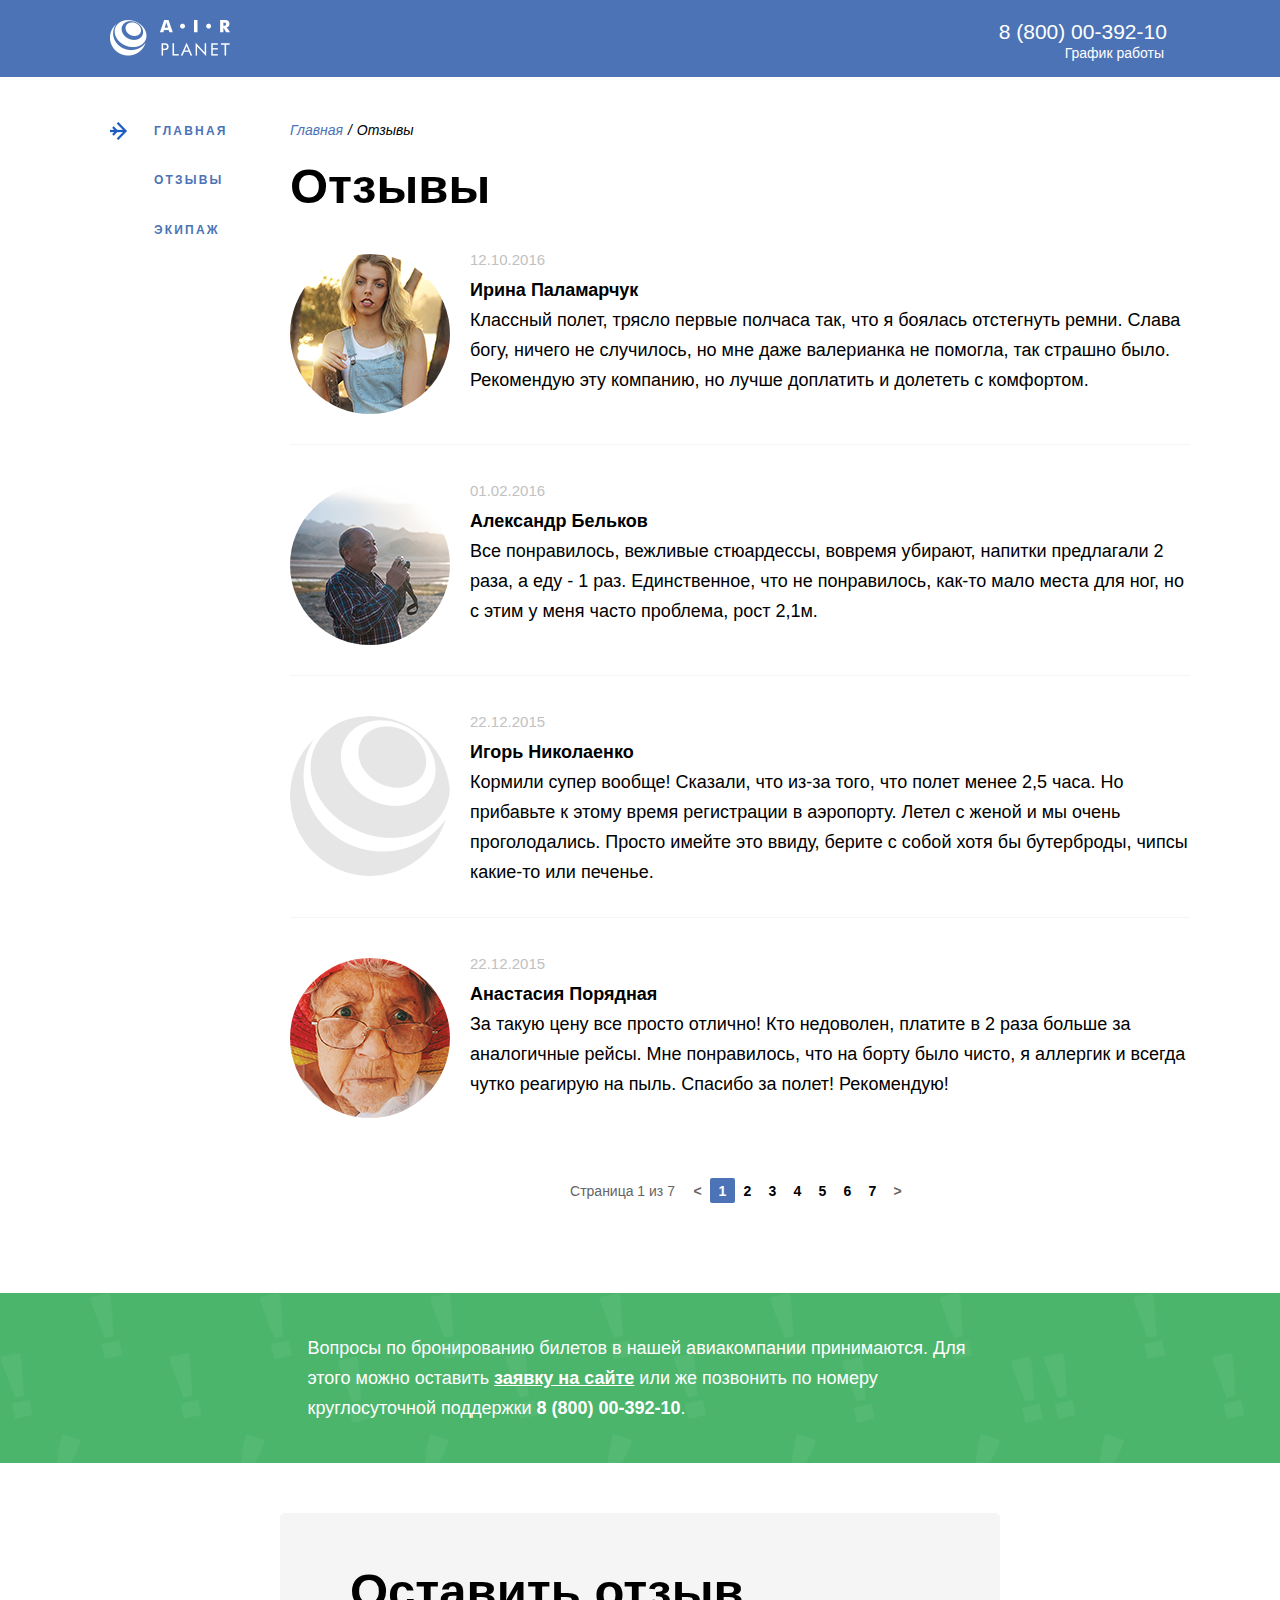
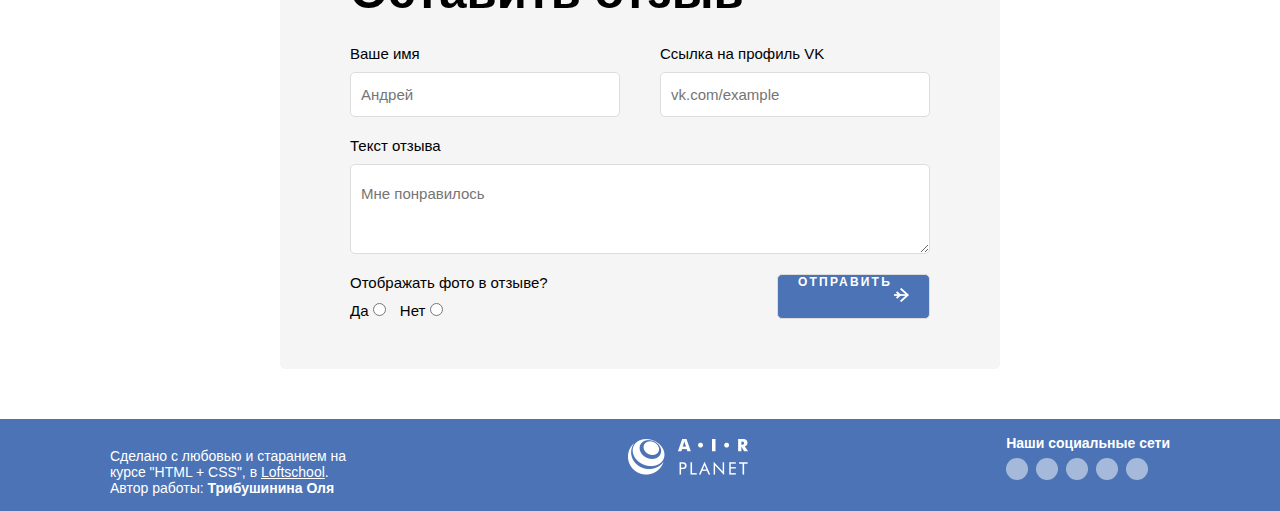
==== comments.html @ 2d84a60e "header/footer changes" ====
<!DOCTYPE html>
<html lang="ru">
<head>
	<meta charset="UTF-8">
	<title>Comments</title>

	<meta http-equiv="X-UA-Compatible" content="ie=edge">

	<meta name="viewport" content="width=1100, initial-scale=1.0">

	<link rel="stylesheet" href="css/main.css">
</head>
<body>
	<div class="wrapper">
		<header class="header">
			<div class="header__container">
				<div class="logo">
					<img class="logo__pic" src="img/logo.png" alt="логотип" >
				</div>
				<address class="contacts">
					<div class="contacts__phone">
						<a class="phone-link" href="tel:+78000039210">8 (800) 00-392-10</a>
					</div>
					<div class="contacts__schedule">
						<button type="button" class="schedule-button">График работы</button>
						<!-- <div class="window">
							<p class="week">пн-вс: 09:00-20:00</p>
							<p class="break">обед 14:00-14:30</p>
						</div> -->
					</div>
				</address>	
			</div>
		</header>
		<div class="container">
			<aside class="sidebar">
				<nav class="menu">
					<ul class="menu__list">
						<li class="menu__item">
							<a href="index.html" class="menu__link-main">Главная</a>
						</li>
						<li class="menu__item">
							<a href="comments.html" class="menu__link-reviews">Отзывы</a>
						</li>
						<li class="menu__item">
							<a href="team.html" class="menu__link-team">Экипаж</a>
						</li>
					</ul>
				</nav>
			</aside>
			<main class="maincontent">
				<nav class="breadcrumbs">
					<ul class="breabcrumbs__list">
						<li class="breadcrumbs__item breadcrumbs__item--main">
							<a href="index.html" class="breadcrumbs__item-link">Главная</a>
						</li>
						<li class="breadcrumbs__item">Отзывы</li>
					</ul>
				</nav>
				<article class="review">
					<h1 class="review__title">Отзывы</h1>
					<section class="pattern-section pattern-section--border">
						<div class="pattern-image">
							<img class="pattern-image__photo" src="img/Irina.png" alt="Ирина Паламарчук">
						</div>
						<div class="pattern">
							<time datetime="12.10.2016" class="pattern__time">12.10.2016</time>
							<h4 class="pattern__title">Ирина Паламарчук</h4>
							<p class="pattern__text">Классный полет, трясло первые полчаса так, что я боялась отстегнуть ремни. Слава богу, ничего не случилось, но мне даже валерианка не помогла, так страшно было. Рекомендую эту компанию, но лучше доплатить и долететь с комфортом.</p>
						</div>
					</section>
					<section class="pattern-section pattern-section--border">
						<div class="pattern-image">
							<img class="pattern-image__photo" src="img/Alexandr.png" alt="Александр Бельков">
						</div>
						<div class="pattern">
							<time datetime="01.02.2016" class="pattern__time">01.02.2016</time>
							<h4 class="pattern__title">Александр Бельков</h4>
							<p class="pattern__text">Все понравилось, вежливые стюардессы, вовремя убирают, напитки предлагали 2 раза, а еду - 1 раз. Единственное, что не понравилось, как-то мало места для ног, но с этим у меня часто проблема, рост 2,1м.</p>
						</div>
					</section>
					<section class="pattern-section pattern-section--border">
						<div class="pattern-image pattern-image--client"></div>
						<div class="pattern">
							<time datetime="22.12.2015" class="pattern__time">22.12.2015</time>
							<h4 class="pattern__title">Игорь Николаенко</h4>
							<p class="pattern__text">Кормили супер вообще! Сказали, что из-за того, что полет менее 2,5 часа. Но прибавьте к этому время регистрации в аэропорту. Летел с женой и мы очень проголодались. Просто имейте это ввиду, берите с собой хотя бы бутерброды, чипсы какие-то или печенье.</p>
						</div>
					</section>
					<section class="pattern-section">
						<div class="pattern-image">
							<img class="pattern-image__photo" src="img/Anastasya.png" alt="Анастасия Порядная">
						</div>
						<div class="pattern">
							<time datetime="22.12.2015" class="pattern__time">22.12.2015</time>
							<h4 class="pattern__title">Анастасия Порядная</h4>
							<p class="pattern__text">За такую цену все просто отлично! Кто недоволен, платите в 2 раза больше за аналогичные рейсы. Мне понравилось, что на борту было чисто, я аллергик и всегда чутко реагирую на пыль. Спасибо за полет! Рекомендую!</p>
						</div>
					</section>
				</article>
				<div class="pagination">
					<div class="pagination__pages">Страница 1 из 7</div>
					<div class="buttons">
						<ul class="buttons__list">
							<li class="item">
								<a href="#" class="item__link">
									<div class="item__link-block item__link-block--arrow">&lt;</div> 
								</a>
							</li>
							<li class="item">
								<a href="#" class="item__link">
									<div class="item__link-block item__link-block--active">1</div> 
								</a>
							</li>
							<li class="item">
								<a href="#" class="item__link">
								<div class="item__link-block">2</div> 
								</a>
							</li>
							<li class="item">
								<a href="#" class="item__link">
								<div class="item__link-block">3</div>
								</a>
							</li>
							<li class="item">
								<a href="#" class="item__link">
									<div class="item__link-block">4</div>
								</a>
							</li>
							<li class="item">
								<a href="#" class="item__link">
									<div class="item__link-block">5</div>
								</a>
							</li>
							<li class="item">
								<a href="#" class="item__link">
									<div class="item__link-block">6</div>
								</a>
							</li>
							<li class="item">
								<a href="#" class="item__link">
									<div class="item__link-block">7</div>
								</a>
							</li>
							<li class="item">
								<a href="#" class="item__link">
									<div class="item__link-block item__link-block--arrow">&gt;</div>
								</a>
							</li>
						</ul>
					</div>
				</div>
			</main>
		</div>	
		<aside class="booking">
			<div class="booking__container">
				<div class="booking__text">
				<p class="question">Вопросы по бронированию билетов в нашей авиакомпании принимаются. Для этого можно оставить <a class="question-link" href="#">заявку на сайте</a> или же позвонить по номеру круглосуточной поддержки <a class="question-link question-link--none" href="#">8 (800) 00-392-10</a>.</p>
				</div>
			</div>
		</aside>
			<aside class="form">
				<h5 class="feedback-title">Оставить отзыв</h5>
					<form class="feedback" action="#">
						<div class="line line--top">          <!-- top line -->
							<div class="inner inner--left">      <!-- left -->
								<label class="inside" for="name">
									<span class="inside__text">Ваше имя</span> 
									<input class="input-elem" type="text" id="name" placeholder="Андрей">
								</label>
							</div>	
							<div class="inner inner--right">      <!--  right -->
								<label class="inside" for="vk_link">
									<span class="inside__text">Ссылка на профиль VK</span> 
									<input class="input-elem" type="text" id="vk_link" placeholder="vk.com/example">
								</label>
							</div>
						</div>
						<div class="line line--center">
							<label class="inside" for="textarea">
								<span class="inside__text">Текст отзыва</span> 	
								<textarea id="textarea" class="text" name="feedback_text" cols="30" rows="10" placeholder="Мне понравилось"></textarea>
							</label>
						</div>
						<div class="line line--bottom">
							<div class="inner inner--left">
								<span class="inside__text">Отображать фото в отзыве?</span>
								<div class="inside-radio">
									<label class="yes" for="yes">
										<span class="inside__text">Да</span>
										<input type="radio" name="choose" id="yes">
									</label>
									<label class="no" for="no">
										<span class="inside__text">Нет</span> 
										<input type="radio" name="choose" id="no">
									</label>
								</div>
							</div>	
							<div class="inner inner--right">	
								<button class="button" type="submit">отправить</button>
							</div>
						</div>
					</form>
				<!-- </div> -->
			</aside>	
			<footer class="footer">
				<div class="footer__container">
					<div class="about">
						<p class="about__text">Сделано с любовью и старанием на курсе "HTML + CSS", в <a class="loftschool" href="#">Loftschool</a>.<br> Автор работы: <span class="autor">Трибушинина Оля</span></p>
					</div>
					<div class="logo">
						<img src="img/logo.png" alt="логотип">
					</div>
					<div class="social-contacts">
						<span class="social-list">Наши социальные сети</span>		
						<div class="social-icons">
							<ul class="icons">
								<li class="icons__item"><a class="site site--vkontacte" href="#"></a></li>
								<li class="icons__item"><a class="site site--facebook" href="#"></a></li>
								<li class="icons__item"><a class="site site--google" href="#"></a></li>
								<li class="icons__item"><a class="site site--twitter" href="#"></a></li>
								<li class="icons__item"><a class="site site--mail" href="#"></a></li>
							</ul>
						</div>
					</div>	
				</div>	
			</footer>
	</div>
	<script>document.write('<script src="http://' + (location.host || 'localhost').split(':')[0] + ':35729/livereload.js?snipver=1"></' + 'script>')</script>
</body>
</html>
---- css/main.css ----
@import url(layout/normalize.css);
@import url(layout/base.css);


@import url(blocks/header.css);
@import url(blocks/logo.css);
@import url(blocks/nav.css);
@import url(blocks/breadcrumbs.css);
@import url(blocks/desc.css);
@import url(blocks/title.css);
@import url(blocks/pagination.css);
@import url(blocks/booking.css);
@import url(blocks/reviews.css);
@import url(blocks/footer.css);
@import url(blocks/socials.css);
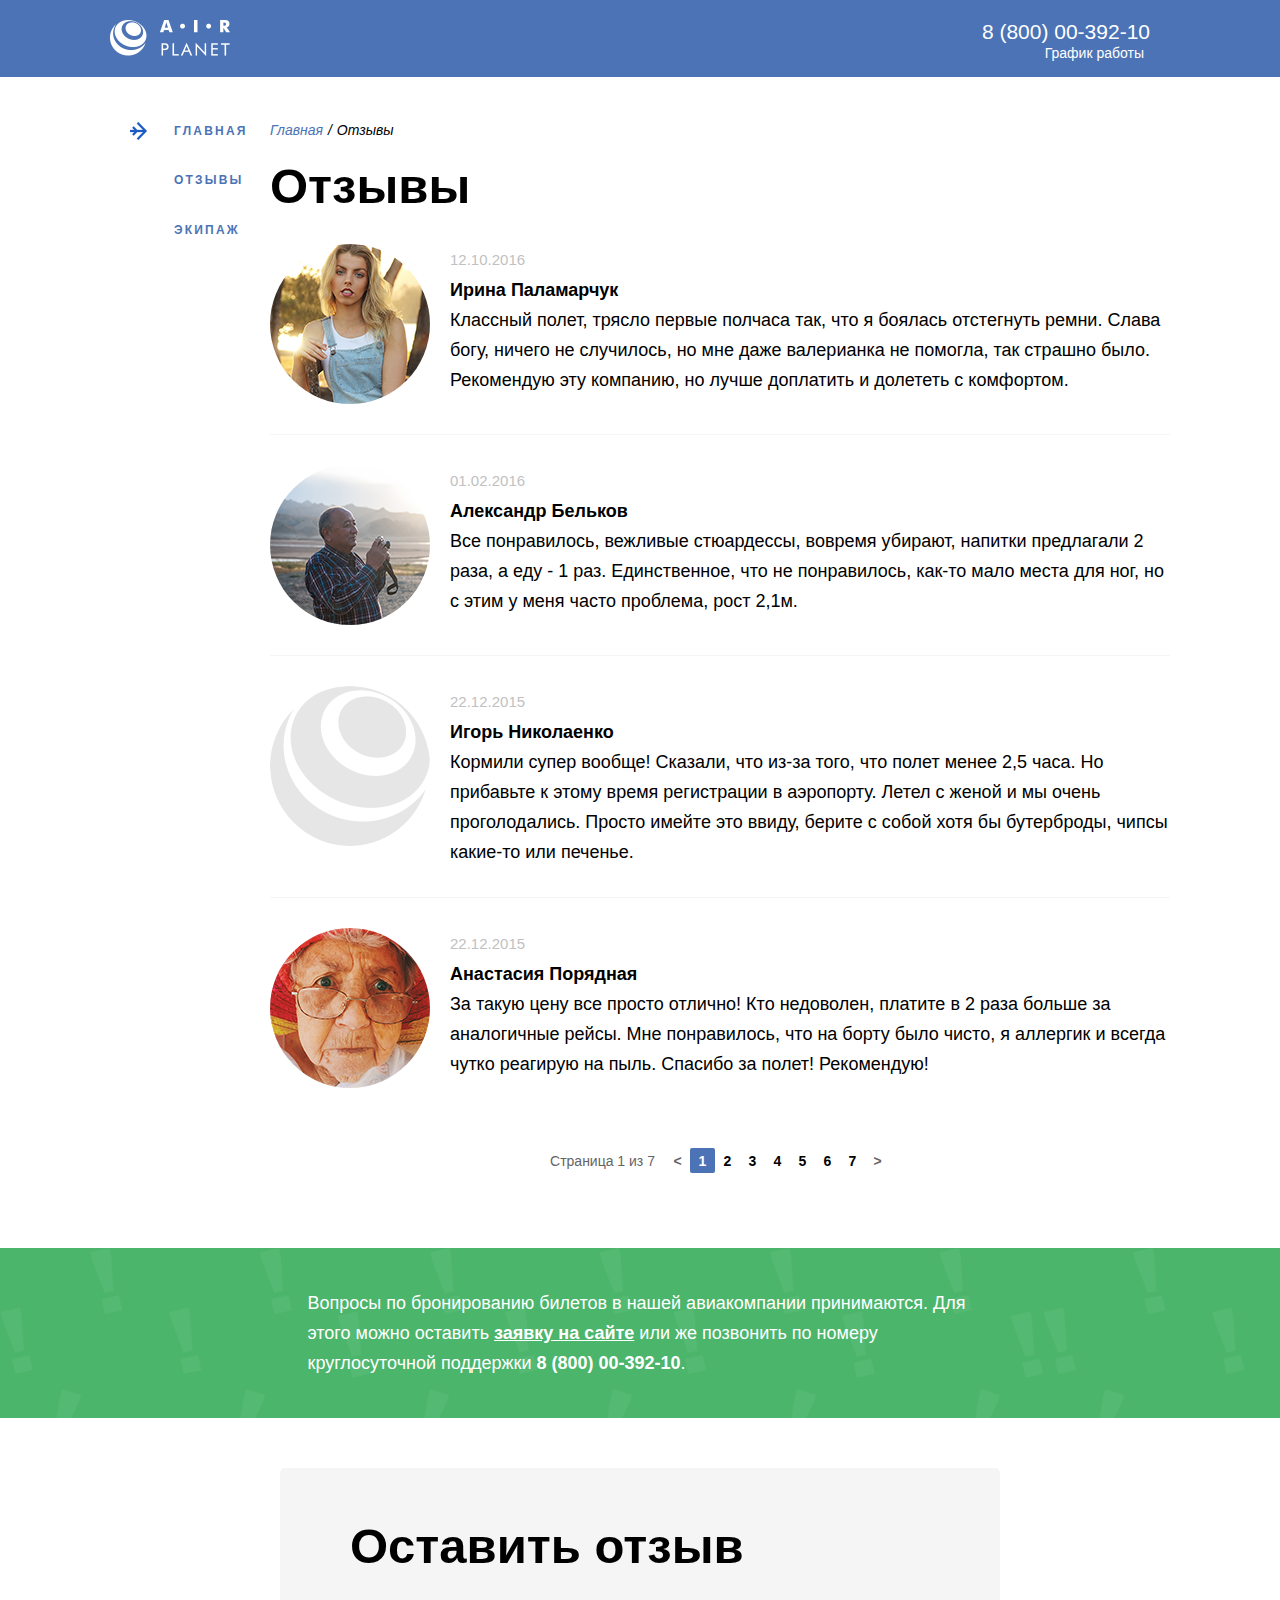
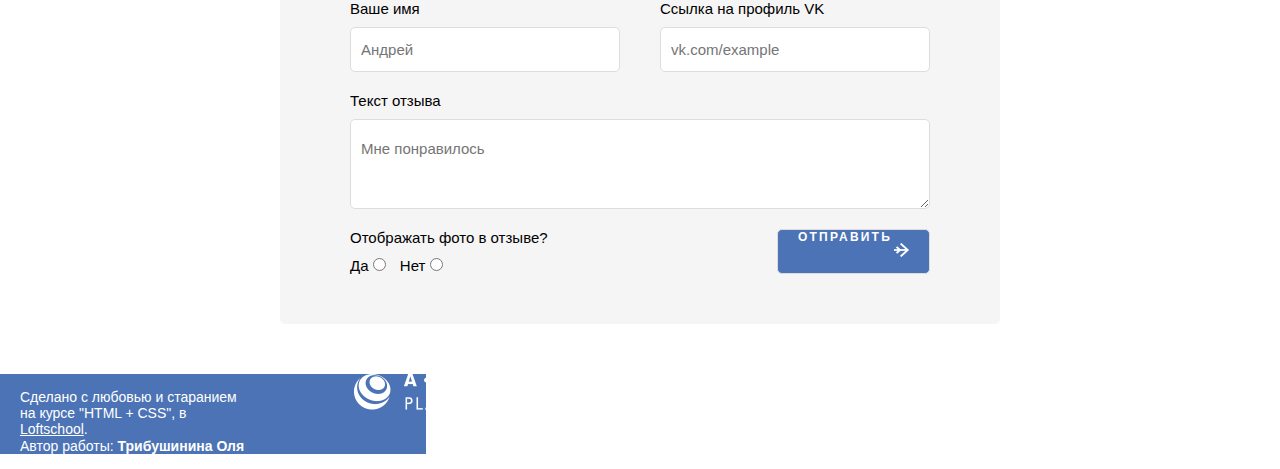
==== commit 6246ae3a: "perfect header" ====
--- a/comments.html
+++ b/comments.html
@@ -14,7 +14,7 @@
 	<div class="wrapper">
 		<header class="header">
 			<div class="header__container">
-				<div class="logo">
+				<div class="logo logo--header">
 					<img class="logo__pic" src="img/logo.png" alt="логотип" >
 				</div>
 				<address class="contacts">
@@ -202,7 +202,7 @@
 					</form>
 				<!-- </div> -->
 			</aside>	
-			<footer class="footer">
+			<footer class="footer logo--footer">
 				<div class="footer__container">
 					<div class="about">
 						<p class="about__text">Сделано с любовью и старанием на курсе "HTML + CSS", в <a class="loftschool" href="#">Loftschool</a>.<br> Автор работы: <span class="autor">Трибушинина Оля</span></p>
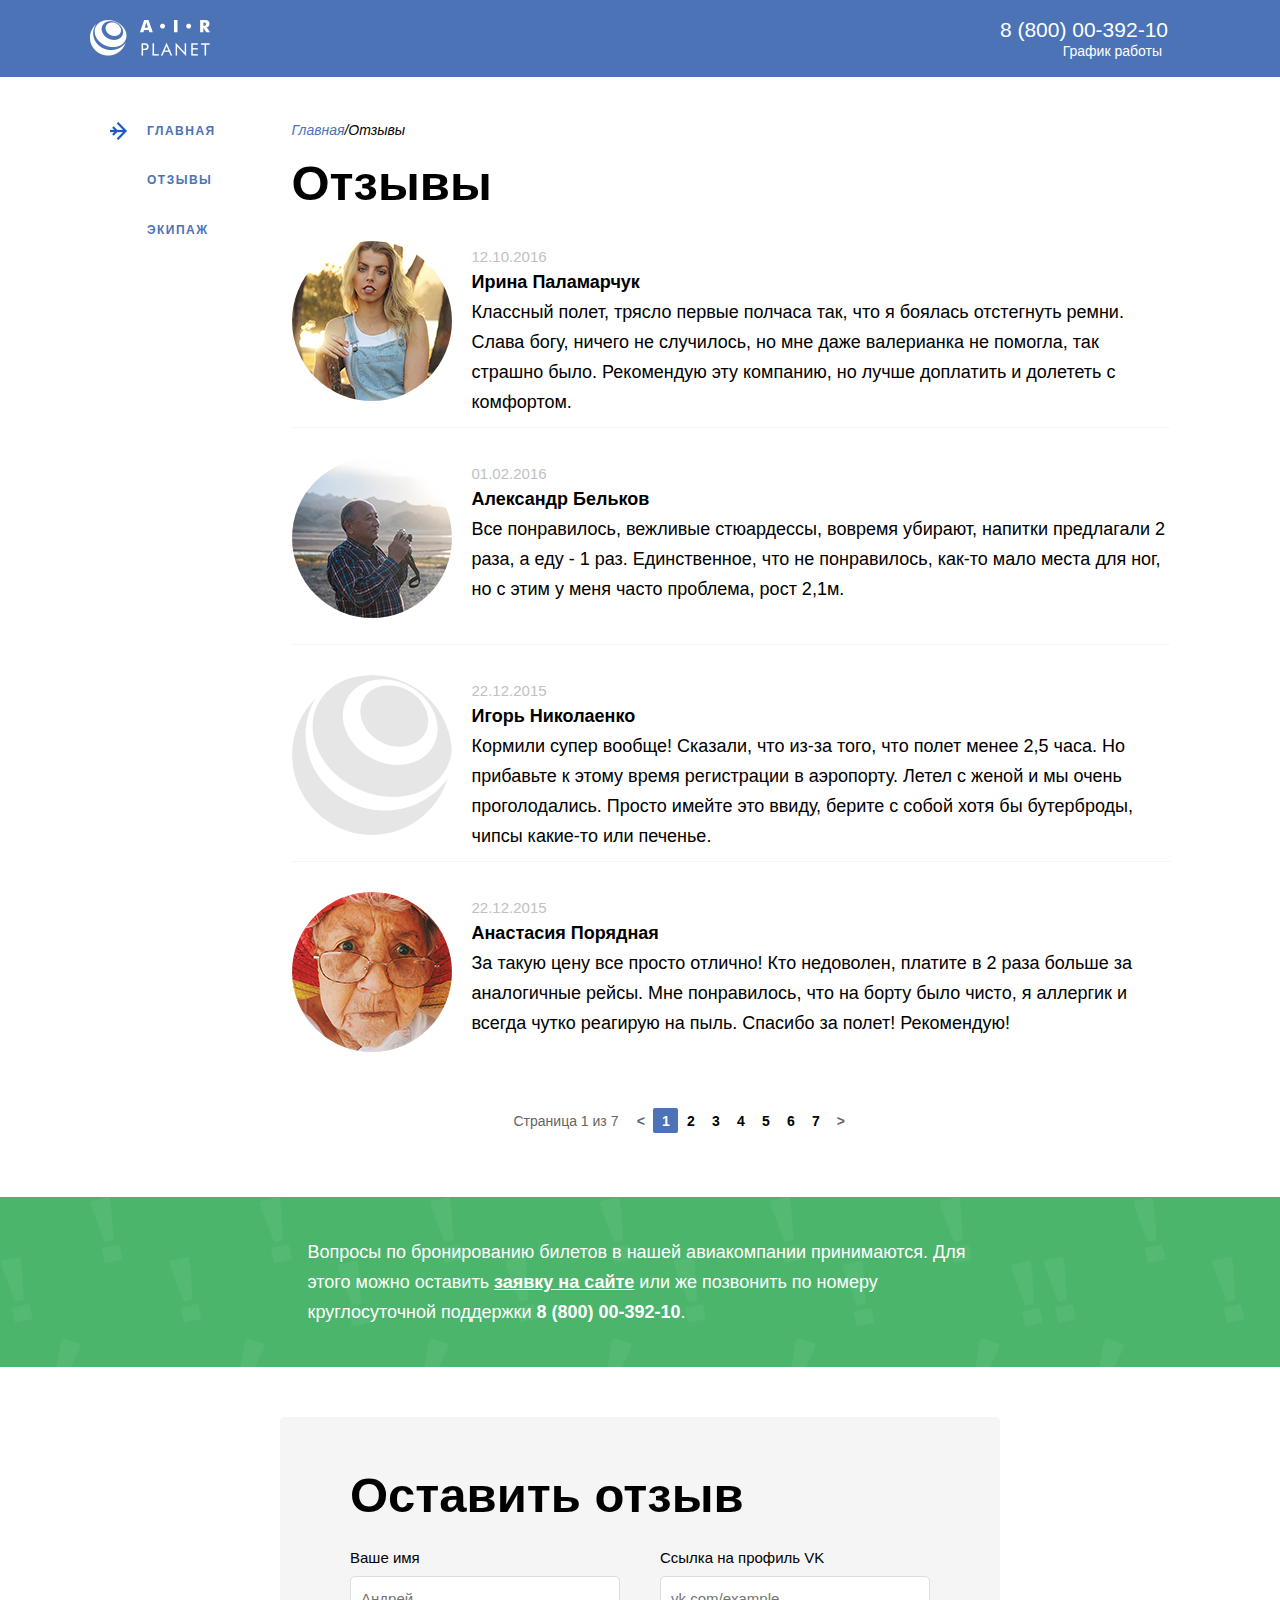
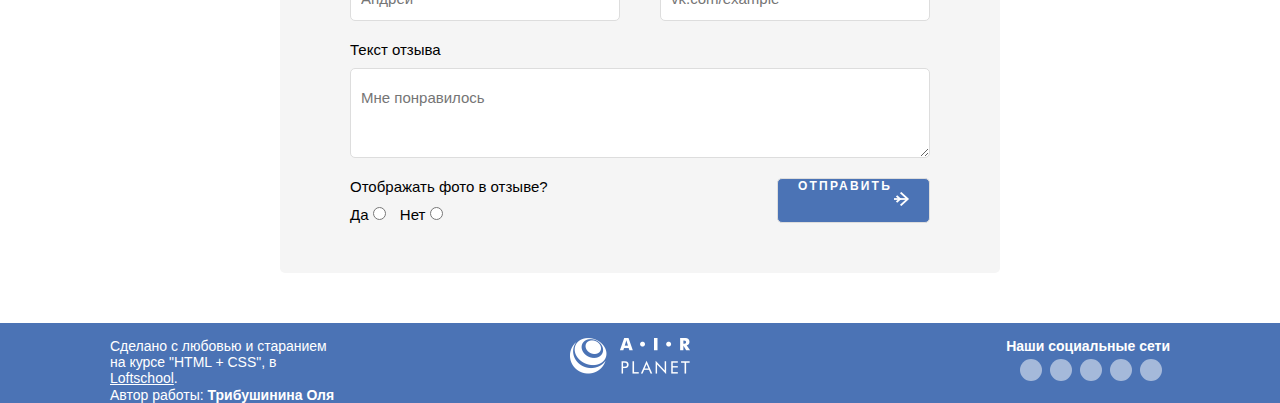
==== commit 1c56b698: "procents" ====
--- a/comments.html
+++ b/comments.html
@@ -200,14 +200,13 @@
 							</div>
 						</div>
 					</form>
-				<!-- </div> -->
 			</aside>	
-			<footer class="footer logo--footer">
+			<footer class="footer">
 				<div class="footer__container">
 					<div class="about">
 						<p class="about__text">Сделано с любовью и старанием на курсе "HTML + CSS", в <a class="loftschool" href="#">Loftschool</a>.<br> Автор работы: <span class="autor">Трибушинина Оля</span></p>
 					</div>
-					<div class="logo">
+					<div class="logo logo--footer">
 						<img src="img/logo.png" alt="логотип">
 					</div>
 					<div class="social-contacts">
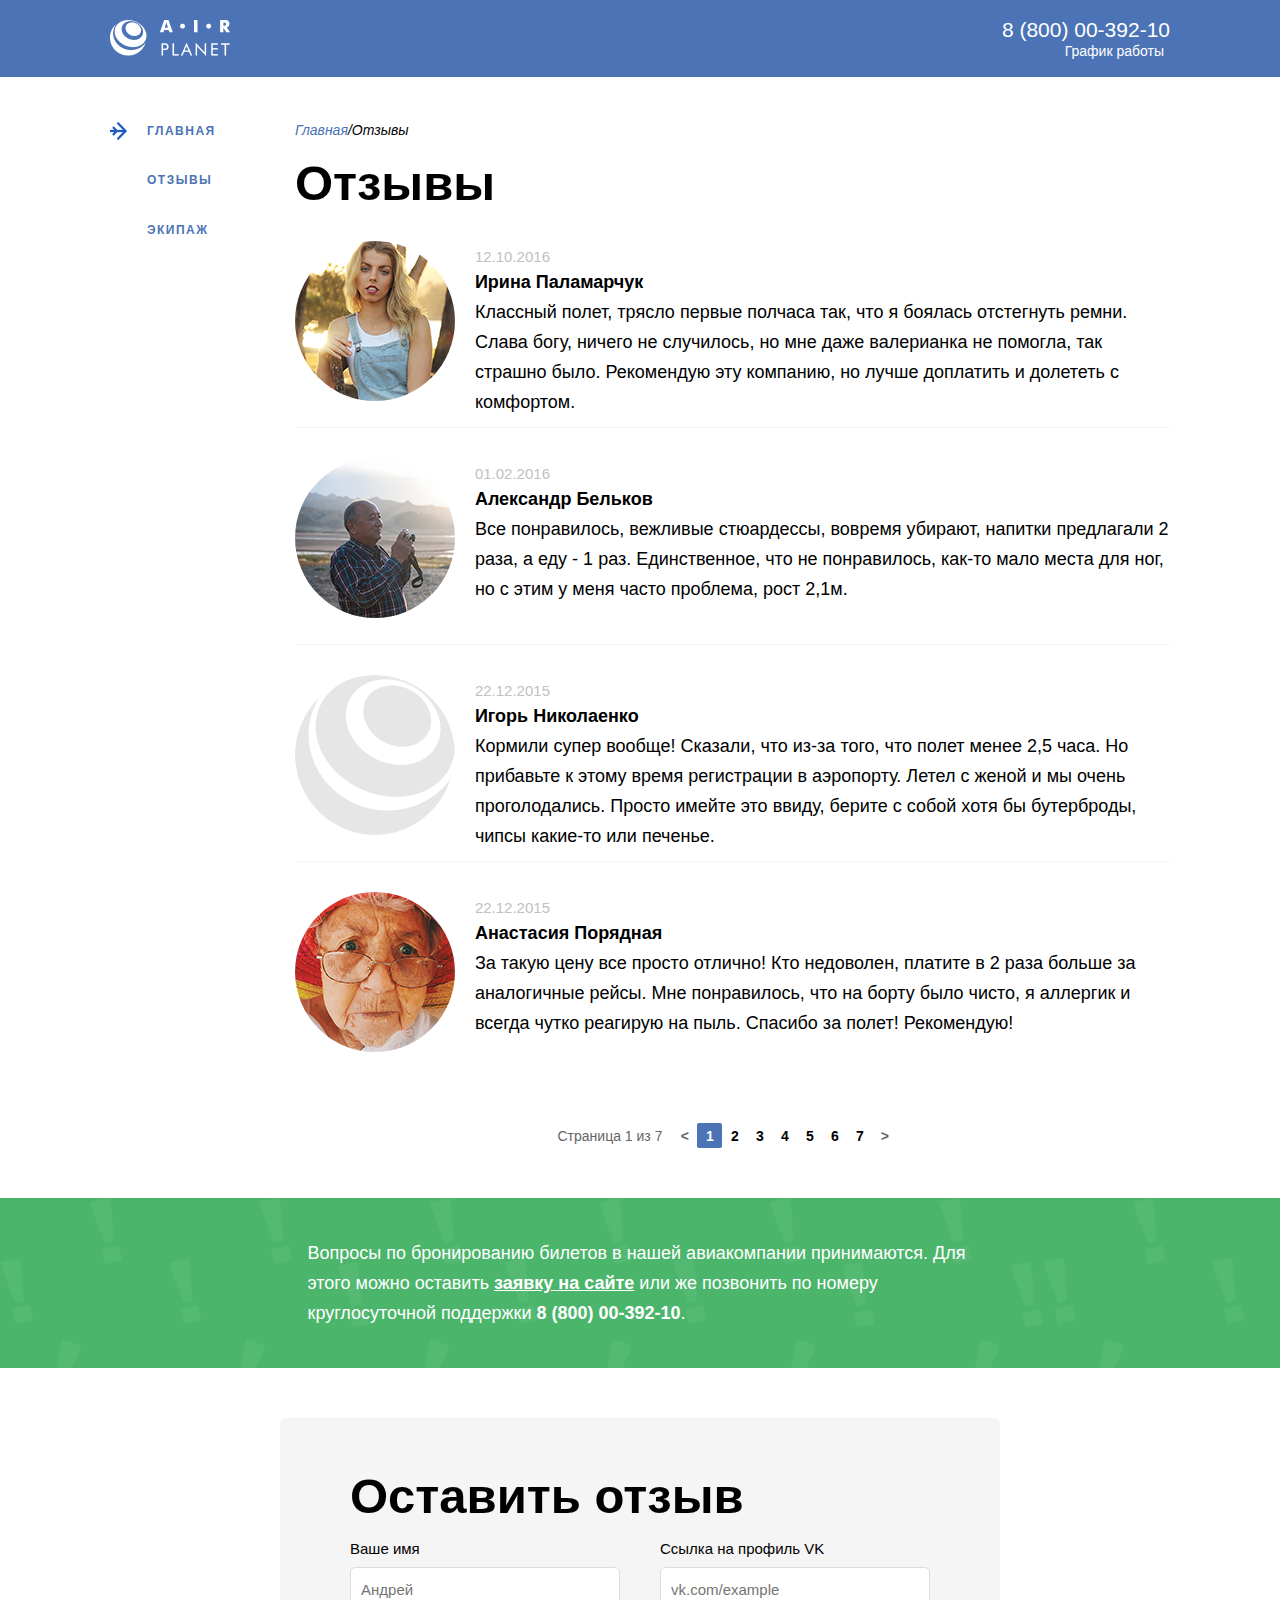
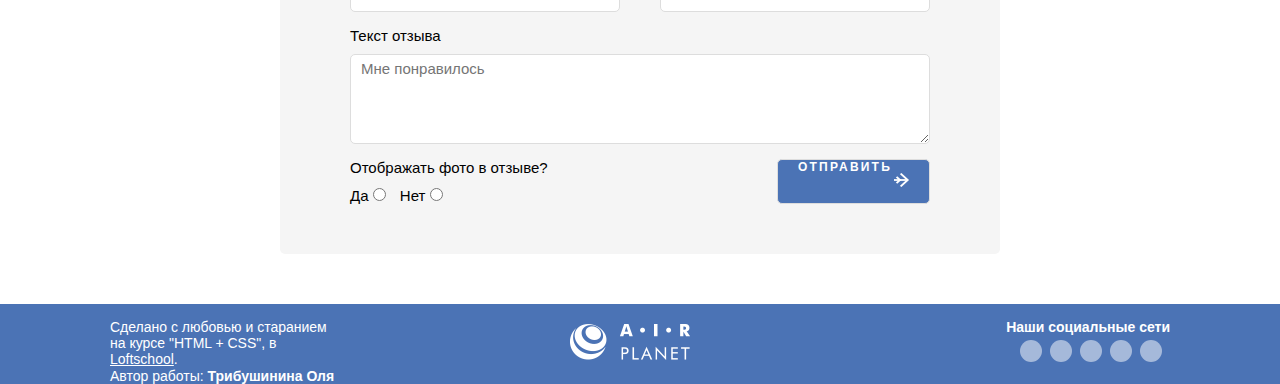
==== commit 4e203a48: "links-greyscale" ====
--- a/comments.html
+++ b/comments.html
@@ -15,18 +15,19 @@
 		<header class="header">
 			<div class="header__container">
 				<div class="logo logo--header">
-					<img class="logo__pic" src="img/logo.png" alt="логотип" >
-				</div>
+					<a class="logo-link" href="index.html"><img class="logo__pic" src="img/logo.png" alt="логотип" >
+				</div></a>
 				<address class="contacts">
 					<div class="contacts__phone">
 						<a class="phone-link" href="tel:+78000039210">8 (800) 00-392-10</a>
 					</div>
 					<div class="contacts__schedule">
-						<button type="button" class="schedule-button">График работы</button>
-						<!-- <div class="window">
-							<p class="week">пн-вс: 09:00-20:00</p>
-							<p class="break">обед 14:00-14:30</p>
-						</div> -->
+						<button type="button" class="schedule-button">График работы
+							<div class="window">
+								<p class="week">пн-вс: 09:00-20:00</p>
+								<p class="break">обед 14:00-14:30</p>
+							</div>
+						</button>
 					</div>
 				</address>	
 			</div>
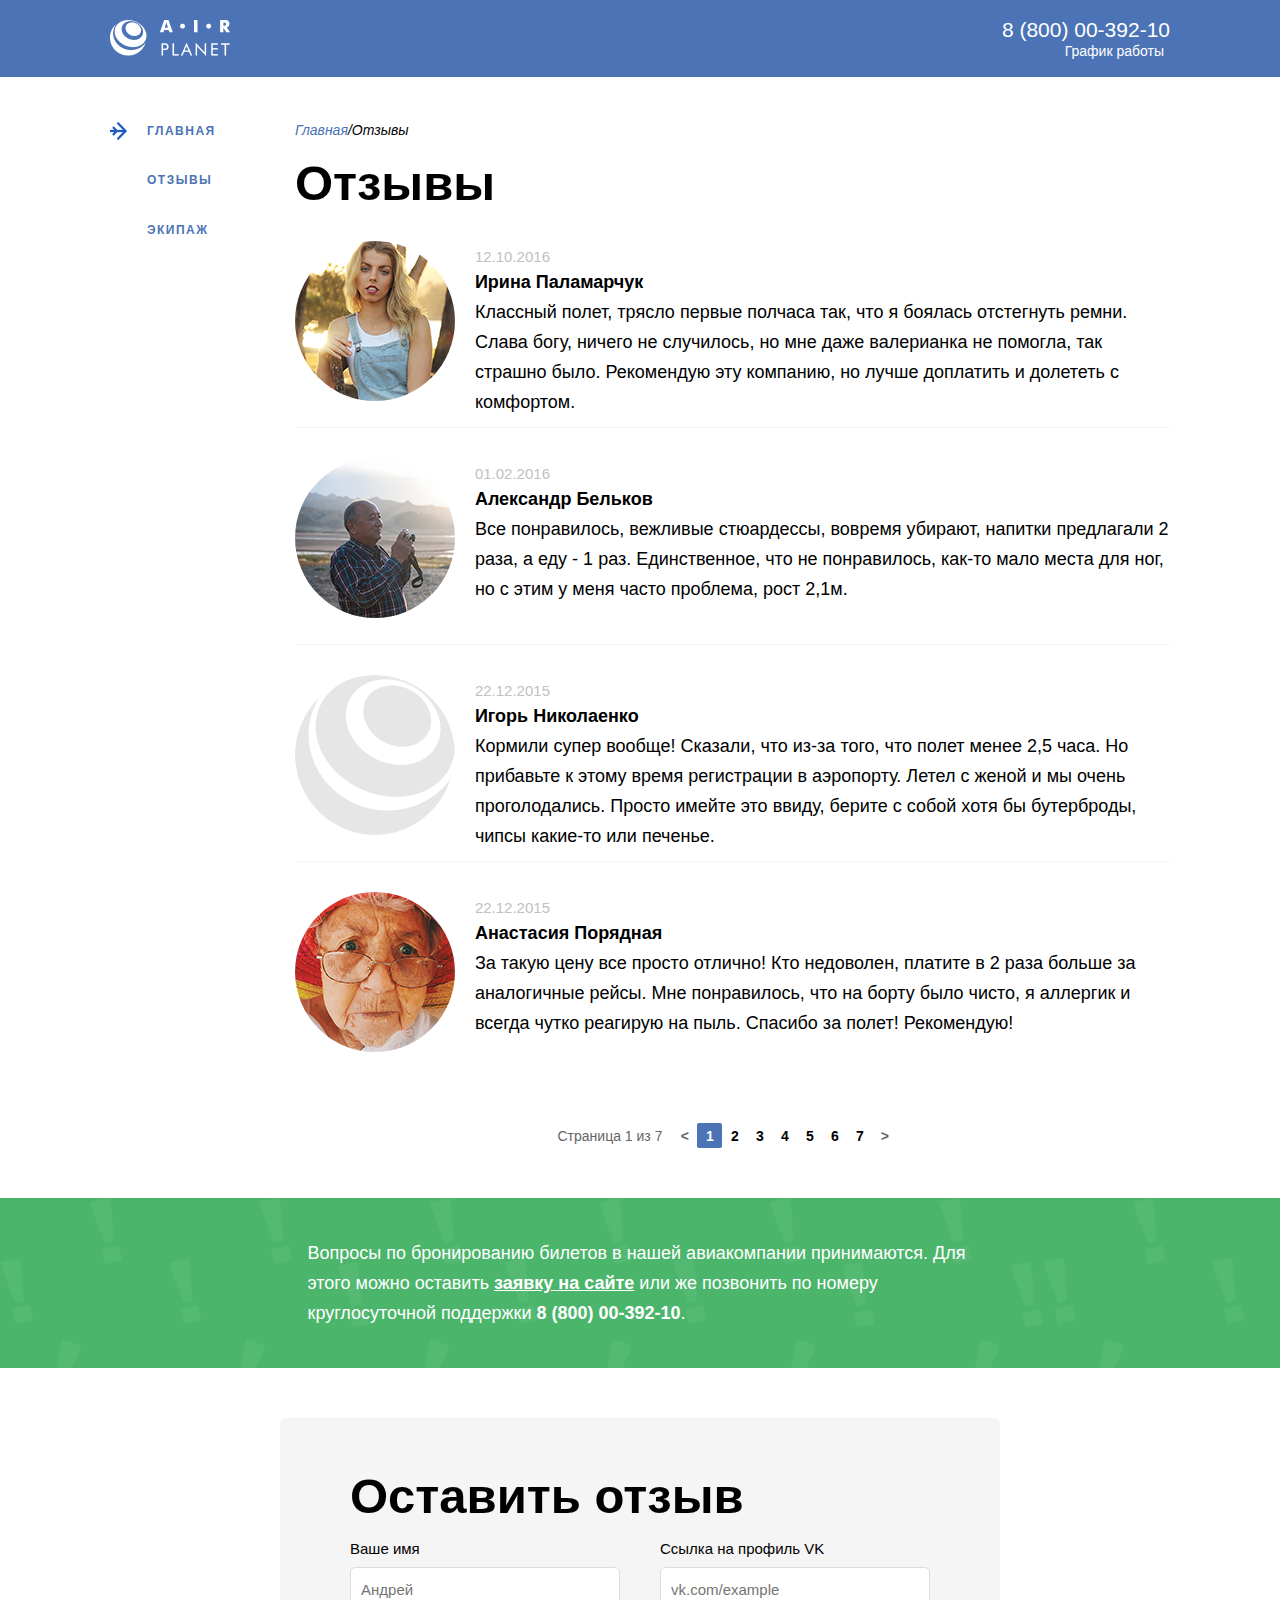
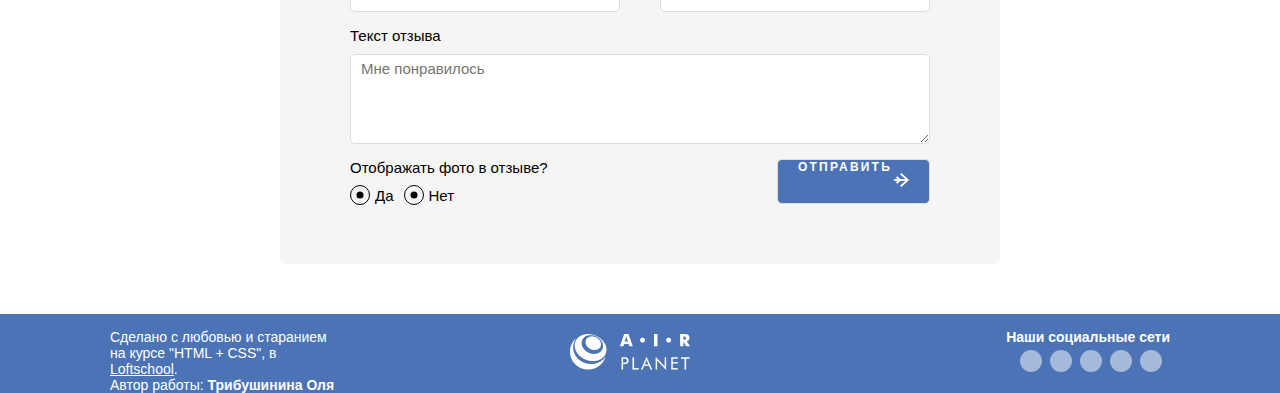
==== commit 28c4a00e: "changed radio-buttons" ====
--- a/comments.html
+++ b/comments.html
@@ -186,13 +186,19 @@
 							<div class="inner inner--left">
 								<span class="inside__text">Отображать фото в отзыве?</span>
 								<div class="inside-radio">
-									<label class="yes" for="yes">
+									<label class="inside-radio__label">
+										<input class="radio-button" type="radio" name="choose">
+											<div class="vidible-radio">
+												<div class="vidible-radio__point"></div>
+											</div>
 										<span class="inside__text">Да</span>
-										<input type="radio" name="choose" id="yes">
 									</label>
-									<label class="no" for="no">
+									<label class="inside-radio__label inside-radio__label--no">
+										<input class="radio-button" type="radio" name="choose">
+											<div class="vidible-radio">
+												<div class="vidible-radio__point"></div>
+											</div>
 										<span class="inside__text">Нет</span> 
-										<input type="radio" name="choose" id="no">
 									</label>
 								</div>
 							</div>	
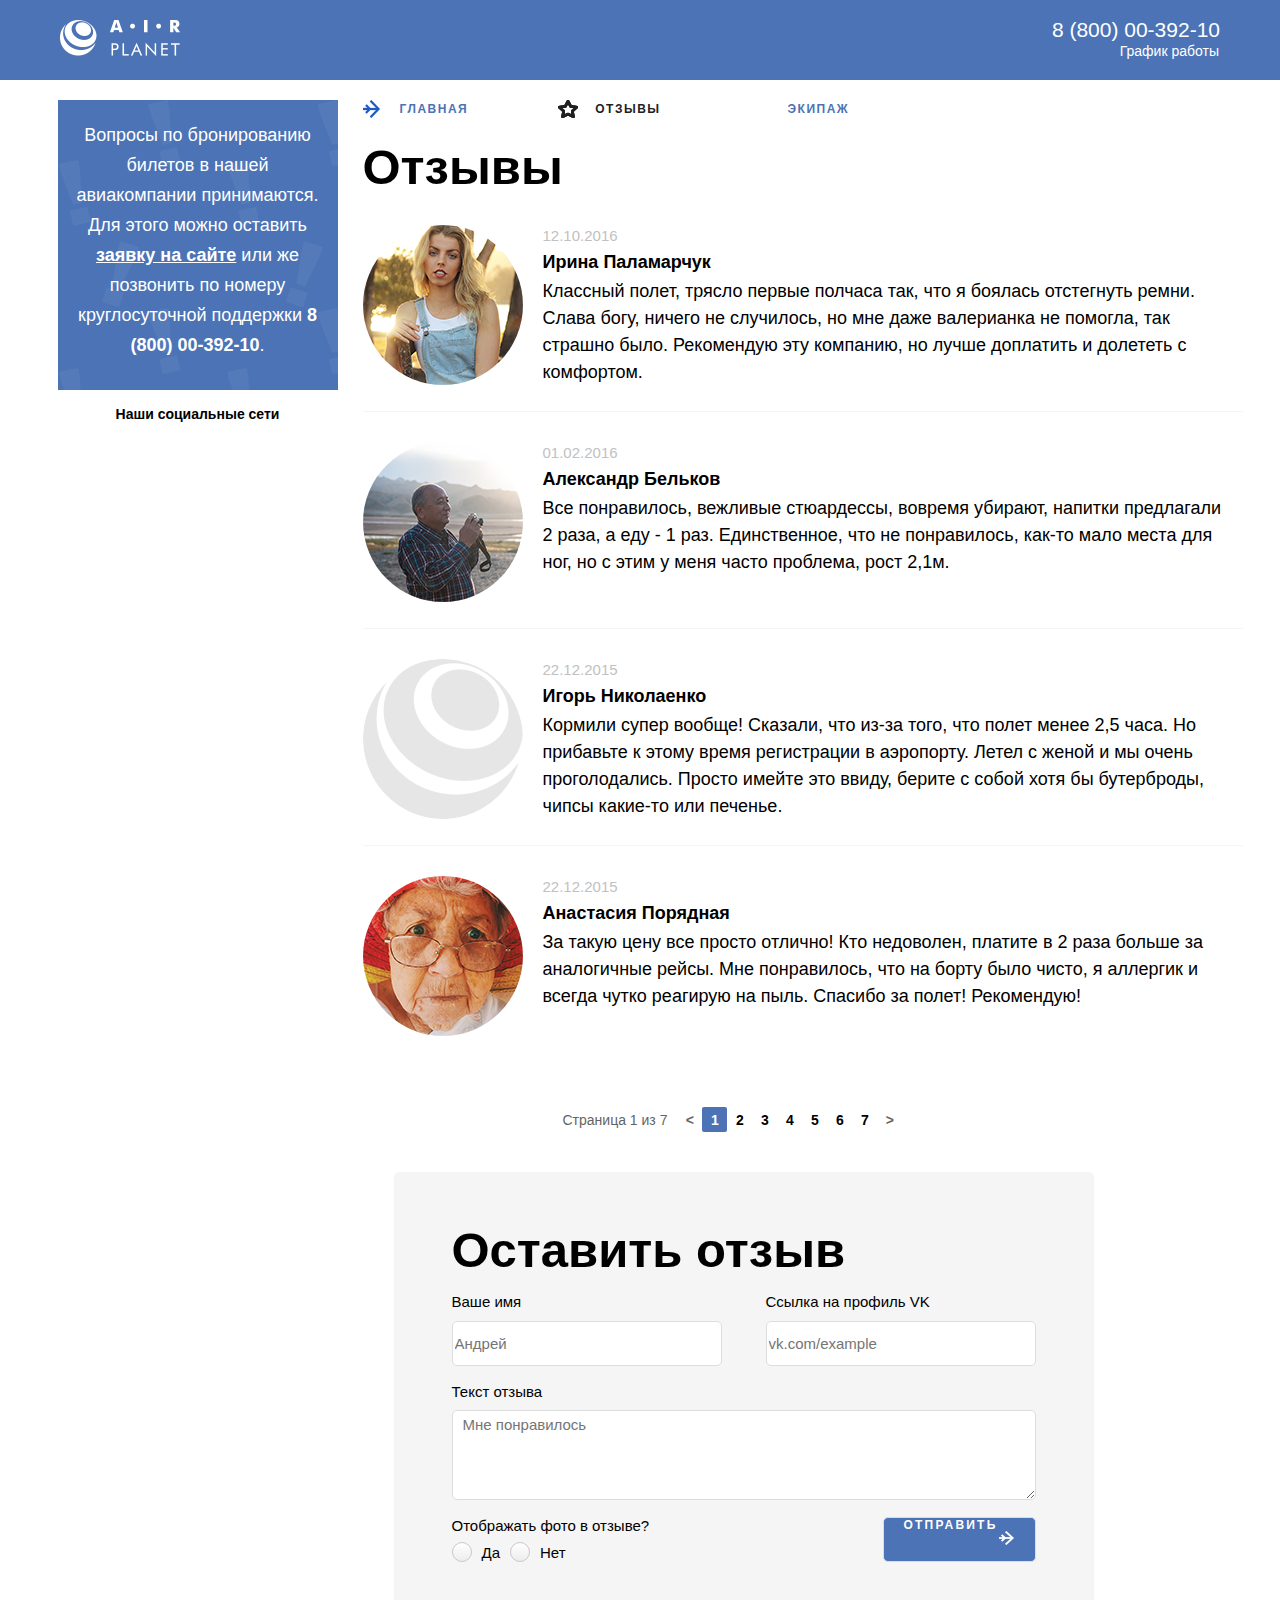
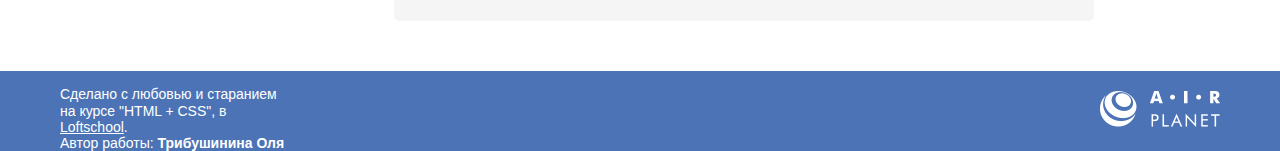
==== commit 6fb0495c: "another layout/mooved blocks" ====
--- a/comments.html
+++ b/comments.html
@@ -33,66 +33,78 @@
 			</div>
 		</header>
 		<div class="container">
-			<aside class="sidebar">
+			<aside class="booking">
+			<div class="booking__container">
+				<div class="booking__text">
+				<p class="question">Вопросы по бронированию билетов в нашей авиакомпании принимаются. Для этого можно оставить <a class="question-link" href="#">заявку на сайте</a> или же позвонить по номеру круглосуточной поддержки<a class="question-link question-link--none" href="#"> 8 (800) 00-392-10</a>.</p>
+				</div>
+			</div>
+			<div class="social-contacts">
+				<span class="social-list">Наши социальные сети</span>		
+				<div class="social-icons">
+					<ul class="icons">
+						<li class="icons__item"><a class="site site--vkontacte" href="#"></a></li>
+						<li class="icons__item"><a class="site site--facebook" href="#"></a></li>
+						<li class="icons__item"><a class="site site--google" href="#"></a></li>
+						<li class="icons__item"><a class="site site--twitter" href="#"></a></li>
+						<li class="icons__item"><a class="site site--mail" href="#"></a></li>
+					</ul>
+				</div>
+			</div>	
+			</aside>
+			<main class="maincontent">
 				<nav class="menu">
 					<ul class="menu__list">
 						<li class="menu__item">
-							<a href="index.html" class="menu__link-main">Главная</a>
+							<a href="index.html" class="menu__link menu__link--main">Главная</a>
 						</li>
 						<li class="menu__item">
-							<a href="comments.html" class="menu__link-reviews">Отзывы</a>
+							<a href="comments.html" class="active active--reviews">Отзывы</a>
 						</li>
 						<li class="menu__item">
-							<a href="team.html" class="menu__link-team">Экипаж</a>
+							<a href="team.html" class="menu__link menu__link--team">Экипаж</a>
 						</li>
-					</ul>
-				</nav>
-			</aside>
-			<main class="maincontent">
-				<nav class="breadcrumbs">
-					<ul class="breabcrumbs__list">
-						<li class="breadcrumbs__item breadcrumbs__item--main">
-							<a href="index.html" class="breadcrumbs__item-link">Главная</a>
-						</li>
-						<li class="breadcrumbs__item">Отзывы</li>
 					</ul>
 				</nav>
 				<article class="review">
 					<h1 class="review__title">Отзывы</h1>
-					<section class="pattern-section pattern-section--border">
+					<section class="pattern-section pattern-section--horizontal">
 						<div class="pattern-image">
 							<img class="pattern-image__photo" src="img/Irina.png" alt="Ирина Паламарчук">
 						</div>
-						<div class="pattern">
-							<time datetime="12.10.2016" class="pattern__time">12.10.2016</time>
+						<div class="pattern pattern--horizontal">
+							<time datetime="12.10.2016" class="pattern__time pattern__time--horizontal">12.10.2016</time>
 							<h4 class="pattern__title">Ирина Паламарчук</h4>
 							<p class="pattern__text">Классный полет, трясло первые полчаса так, что я боялась отстегнуть ремни. Слава богу, ничего не случилось, но мне даже валерианка не помогла, так страшно было. Рекомендую эту компанию, но лучше доплатить и долететь с комфортом.</p>
 						</div>
 					</section>
-					<section class="pattern-section pattern-section--border">
+					<div class="border-bottom"></div>
+					<section class="pattern-section pattern-section--horizontal">
 						<div class="pattern-image">
 							<img class="pattern-image__photo" src="img/Alexandr.png" alt="Александр Бельков">
 						</div>
-						<div class="pattern">
-							<time datetime="01.02.2016" class="pattern__time">01.02.2016</time>
+						<div class="pattern pattern--horizontal">
+							<time datetime="01.02.2016" class="pattern__time pattern__time--horizontal">01.02.2016</time>
 							<h4 class="pattern__title">Александр Бельков</h4>
 							<p class="pattern__text">Все понравилось, вежливые стюардессы, вовремя убирают, напитки предлагали 2 раза, а еду - 1 раз. Единственное, что не понравилось, как-то мало места для ног, но с этим у меня часто проблема, рост 2,1м.</p>
 						</div>
 					</section>
-					<section class="pattern-section pattern-section--border">
+					<div class="border-bottom"></div>
+					<section class="pattern-section pattern-section--horizontal">
 						<div class="pattern-image pattern-image--client"></div>
-						<div class="pattern">
-							<time datetime="22.12.2015" class="pattern__time">22.12.2015</time>
+						<div class="pattern pattern--horizontal">
+							<time datetime="22.12.2015" class="pattern__time pattern__time--horizontal">22.12.2015</time>
 							<h4 class="pattern__title">Игорь Николаенко</h4>
 							<p class="pattern__text">Кормили супер вообще! Сказали, что из-за того, что полет менее 2,5 часа. Но прибавьте к этому время регистрации в аэропорту. Летел с женой и мы очень проголодались. Просто имейте это ввиду, берите с собой хотя бы бутерброды, чипсы какие-то или печенье.</p>
 						</div>
 					</section>
-					<section class="pattern-section">
+					<div class="border-bottom"></div>
+					<section class="pattern-section pattern-section--horizontal">
 						<div class="pattern-image">
 							<img class="pattern-image__photo" src="img/Anastasya.png" alt="Анастасия Порядная">
 						</div>
-						<div class="pattern">
-							<time datetime="22.12.2015" class="pattern__time">22.12.2015</time>
+						<div class="pattern pattern--horizontal">
+							<time datetime="22.12.2015" class="pattern__time pattern__time--horizontal">22.12.2015</time>
 							<h4 class="pattern__title">Анастасия Порядная</h4>
 							<p class="pattern__text">За такую цену все просто отлично! Кто недоволен, платите в 2 раза больше за аналогичные рейсы. Мне понравилось, что на борту было чисто, я аллергик и всегда чутко реагирую на пыль. Спасибо за полет! Рекомендую!</p>
 						</div>
@@ -152,13 +164,7 @@
 				</div>
 			</main>
 		</div>	
-		<aside class="booking">
-			<div class="booking__container">
-				<div class="booking__text">
-				<p class="question">Вопросы по бронированию билетов в нашей авиакомпании принимаются. Для этого можно оставить <a class="question-link" href="#">заявку на сайте</a> или же позвонить по номеру круглосуточной поддержки <a class="question-link question-link--none" href="#">8 (800) 00-392-10</a>.</p>
-				</div>
-			</div>
-		</aside>
+		<div class="container">
 			<aside class="form">
 				<h5 class="feedback-title">Оставить отзыв</h5>
 					<form class="feedback" action="#">
@@ -188,16 +194,12 @@
 								<div class="inside-radio">
 									<label class="inside-radio__label">
 										<input class="radio-button" type="radio" name="choose">
-											<div class="vidible-radio">
-												<div class="vidible-radio__point"></div>
-											</div>
+										<div class="vidible-radio"></div>
 										<span class="inside__text">Да</span>
 									</label>
 									<label class="inside-radio__label inside-radio__label--no">
 										<input class="radio-button" type="radio" name="choose">
-											<div class="vidible-radio">
-												<div class="vidible-radio__point"></div>
-											</div>
+										<div class="vidible-radio"></div>
 										<span class="inside__text">Нет</span> 
 									</label>
 								</div>
@@ -207,7 +209,8 @@
 							</div>
 						</div>
 					</form>
-			</aside>	
+			</aside>
+		</div> 		
 			<footer class="footer">
 				<div class="footer__container">
 					<div class="about">
@@ -216,21 +219,8 @@
 					<div class="logo logo--footer">
 						<img src="img/logo.png" alt="логотип">
 					</div>
-					<div class="social-contacts">
-						<span class="social-list">Наши социальные сети</span>		
-						<div class="social-icons">
-							<ul class="icons">
-								<li class="icons__item"><a class="site site--vkontacte" href="#"></a></li>
-								<li class="icons__item"><a class="site site--facebook" href="#"></a></li>
-								<li class="icons__item"><a class="site site--google" href="#"></a></li>
-								<li class="icons__item"><a class="site site--twitter" href="#"></a></li>
-								<li class="icons__item"><a class="site site--mail" href="#"></a></li>
-							</ul>
-						</div>
-					</div>	
 				</div>	
 			</footer>
 	</div>
-	<script>document.write('<script src="http://' + (location.host || 'localhost').split(':')[0] + ':35729/livereload.js?snipver=1"></' + 'script>')</script>
 </body>
 </html>--- a/css/main.css
+++ b/css/main.css
@@ -2,6 +2,7 @@
 @import url(layout/base.css);
 
 
+@import url(blocks/welcome.css);
 @import url(blocks/header.css);
 @import url(blocks/logo.css);
 @import url(blocks/nav.css);
@@ -12,4 +13,4 @@
 @import url(blocks/booking.css);
 @import url(blocks/reviews.css);
 @import url(blocks/footer.css);
-@import url(blocks/socials.css);+@import url(blocks/socials.css);
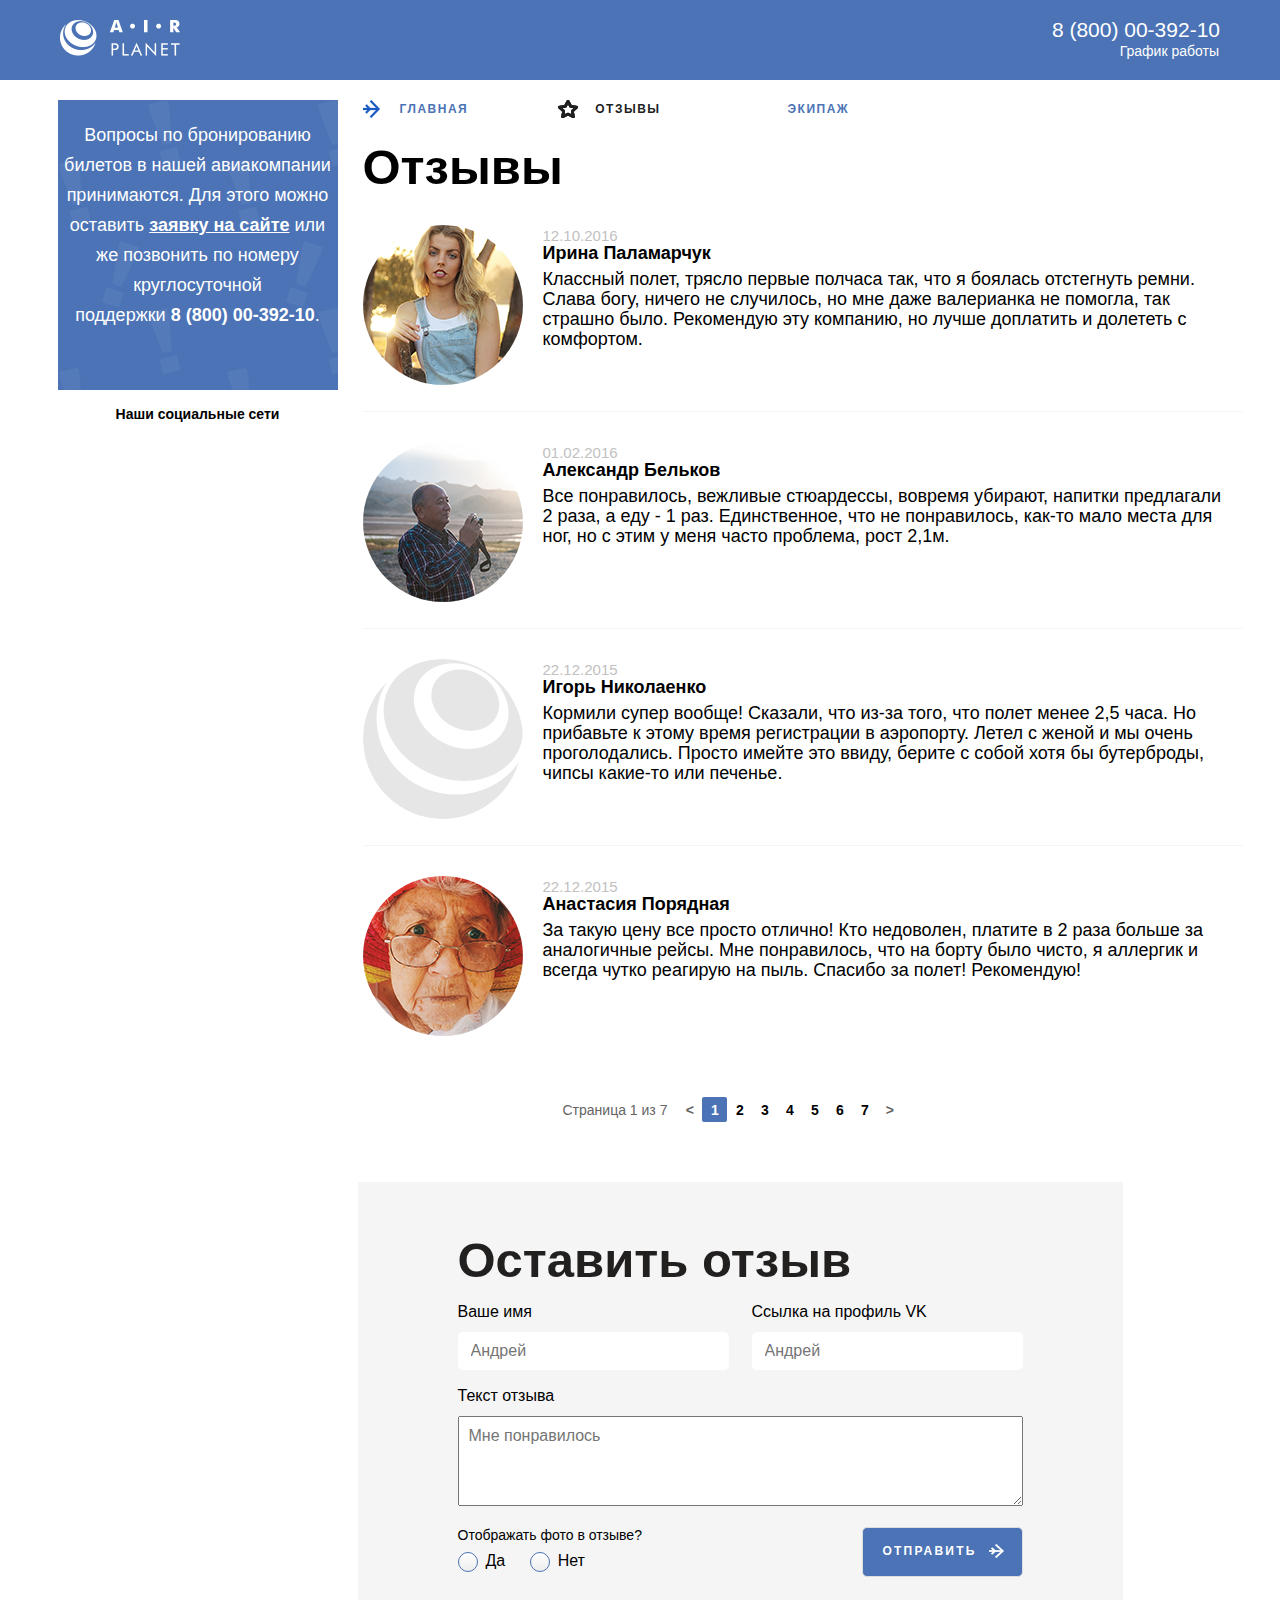
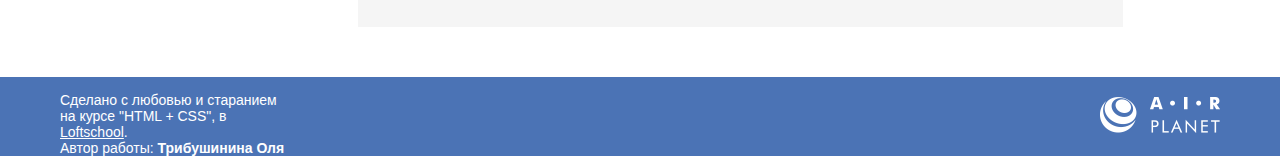
==== commit 7cd04df3: "layout is complete" ====
--- a/comments.html
+++ b/comments.html
@@ -24,6 +24,7 @@
 					<div class="contacts__schedule">
 						<button type="button" class="schedule-button">График работы
 							<div class="window">
+								<div class="triangle-up"></div>
 								<p class="week">пн-вс: 09:00-20:00</p>
 								<p class="break">обед 14:00-14:30</p>
 							</div>
@@ -34,23 +35,23 @@
 		</header>
 		<div class="container">
 			<aside class="booking">
-			<div class="booking__container">
-				<div class="booking__text">
-				<p class="question">Вопросы по бронированию билетов в нашей авиакомпании принимаются. Для этого можно оставить <a class="question-link" href="#">заявку на сайте</a> или же позвонить по номеру круглосуточной поддержки<a class="question-link question-link--none" href="#"> 8 (800) 00-392-10</a>.</p>
-				</div>
-			</div>
-			<div class="social-contacts">
-				<span class="social-list">Наши социальные сети</span>		
-				<div class="social-icons">
-					<ul class="icons">
-						<li class="icons__item"><a class="site site--vkontacte" href="#"></a></li>
-						<li class="icons__item"><a class="site site--facebook" href="#"></a></li>
-						<li class="icons__item"><a class="site site--google" href="#"></a></li>
-						<li class="icons__item"><a class="site site--twitter" href="#"></a></li>
-						<li class="icons__item"><a class="site site--mail" href="#"></a></li>
-					</ul>
-				</div>
-			</div>	
+				<div class="booking__container">
+					<div class="booking__text">
+					<p class="question">Вопросы по бронированию билетов в нашей авиакомпании принимаются. Для этого можно оставить <a class="question-link" href="#">заявку на сайте</a> или же позвонить по номеру круглосуточной поддержки<a class="question-link question-link--none" href="#"> 8 (800) 00-392-10</a>.</p>
+					</div>
+				</div>
+				<div class="social-contacts">
+					<span class="social-list">Наши социальные сети</span>		
+					<div class="social-icons">
+						<ul class="icons">
+							<li class="icons__item"><a class="site site--vkontacte" href="#"></a></li>
+							<li class="icons__item"><a class="site site--facebook" href="#"></a></li>
+							<li class="icons__item"><a class="site site--google" href="#"></a></li>
+							<li class="icons__item"><a class="site site--twitter" href="#"></a></li>
+							<li class="icons__item"><a class="site site--mail" href="#"></a></li>
+						</ul>
+					</div>
+				</div>	
 			</aside>
 			<main class="maincontent">
 				<nav class="menu">
@@ -66,50 +67,52 @@
 						</li>
 					</ul>
 				</nav>
-				<article class="review">
+				<div class="maincontent__review-wrapper">
 					<h1 class="review__title">Отзывы</h1>
-					<section class="pattern-section pattern-section--horizontal">
-						<div class="pattern-image">
-							<img class="pattern-image__photo" src="img/Irina.png" alt="Ирина Паламарчук">
-						</div>
-						<div class="pattern pattern--horizontal">
-							<time datetime="12.10.2016" class="pattern__time pattern__time--horizontal">12.10.2016</time>
-							<h4 class="pattern__title">Ирина Паламарчук</h4>
-							<p class="pattern__text">Классный полет, трясло первые полчаса так, что я боялась отстегнуть ремни. Слава богу, ничего не случилось, но мне даже валерианка не помогла, так страшно было. Рекомендую эту компанию, но лучше доплатить и долететь с комфортом.</p>
-						</div>
-					</section>
-					<div class="border-bottom"></div>
-					<section class="pattern-section pattern-section--horizontal">
-						<div class="pattern-image">
-							<img class="pattern-image__photo" src="img/Alexandr.png" alt="Александр Бельков">
-						</div>
-						<div class="pattern pattern--horizontal">
-							<time datetime="01.02.2016" class="pattern__time pattern__time--horizontal">01.02.2016</time>
-							<h4 class="pattern__title">Александр Бельков</h4>
-							<p class="pattern__text">Все понравилось, вежливые стюардессы, вовремя убирают, напитки предлагали 2 раза, а еду - 1 раз. Единственное, что не понравилось, как-то мало места для ног, но с этим у меня часто проблема, рост 2,1м.</p>
-						</div>
-					</section>
-					<div class="border-bottom"></div>
-					<section class="pattern-section pattern-section--horizontal">
-						<div class="pattern-image pattern-image--client"></div>
-						<div class="pattern pattern--horizontal">
-							<time datetime="22.12.2015" class="pattern__time pattern__time--horizontal">22.12.2015</time>
-							<h4 class="pattern__title">Игорь Николаенко</h4>
-							<p class="pattern__text">Кормили супер вообще! Сказали, что из-за того, что полет менее 2,5 часа. Но прибавьте к этому время регистрации в аэропорту. Летел с женой и мы очень проголодались. Просто имейте это ввиду, берите с собой хотя бы бутерброды, чипсы какие-то или печенье.</p>
-						</div>
-					</section>
-					<div class="border-bottom"></div>
-					<section class="pattern-section pattern-section--horizontal">
-						<div class="pattern-image">
-							<img class="pattern-image__photo" src="img/Anastasya.png" alt="Анастасия Порядная">
-						</div>
-						<div class="pattern pattern--horizontal">
-							<time datetime="22.12.2015" class="pattern__time pattern__time--horizontal">22.12.2015</time>
-							<h4 class="pattern__title">Анастасия Порядная</h4>
-							<p class="pattern__text">За такую цену все просто отлично! Кто недоволен, платите в 2 раза больше за аналогичные рейсы. Мне понравилось, что на борту было чисто, я аллергик и всегда чутко реагирую на пыль. Спасибо за полет! Рекомендую!</p>
-						</div>
-					</section>
-				</article>
+					<article class="review">
+						<section class="pattern-section pattern-section--horizontal">
+							<div class="pattern-image">
+								<img class="pattern-image__photo" src="img/Irina.png" alt="Ирина Паламарчук">
+							</div>
+							<div class="pattern pattern--horizontal">
+								<time datetime="12.10.2016" class="pattern__time pattern__time--horizontal">12.10.2016</time>
+								<h2 class="pattern__title">Ирина Паламарчук</h2>
+								<p class="pattern__text">Классный полет, трясло первые полчаса так, что я боялась отстегнуть ремни. Слава богу, ничего не случилось, но мне даже валерианка не помогла, так страшно было. Рекомендую эту компанию, но лучше доплатить и долететь с комфортом.</p>
+							</div>
+						</section>
+						<div class="border-bottom"></div>
+						<section class="pattern-section pattern-section--horizontal">
+							<div class="pattern-image">
+								<img class="pattern-image__photo" src="img/Alexandr.png" alt="Александр Бельков">
+							</div>
+							<div class="pattern pattern--horizontal">
+								<time datetime="01.02.2016" class="pattern__time pattern__time--horizontal">01.02.2016</time>
+								<h2 class="pattern__title">Александр Бельков</h2>
+								<p class="pattern__text">Все понравилось, вежливые стюардессы, вовремя убирают, напитки предлагали 2 раза, а еду - 1 раз. Единственное, что не понравилось, как-то мало места для ног, но с этим у меня часто проблема, рост 2,1м.</p>
+							</div>
+						</section>
+						<div class="border-bottom"></div>
+						<section class="pattern-section pattern-section--horizontal">
+							<div class="pattern-image pattern-image--client"></div>
+							<div class="pattern pattern--horizontal">
+								<time datetime="22.12.2015" class="pattern__time pattern__time--horizontal">22.12.2015</time>
+								<h2 class="pattern__title">Игорь Николаенко</h2>
+								<p class="pattern__text">Кормили супер вообще! Сказали, что из-за того, что полет менее 2,5 часа. Но прибавьте к этому время регистрации в аэропорту. Летел с женой и мы очень проголодались. Просто имейте это ввиду, берите с собой хотя бы бутерброды, чипсы какие-то или печенье.</p>
+							</div>
+						</section>
+						<div class="border-bottom"></div>
+						<section class="pattern-section pattern-section--horizontal">
+							<div class="pattern-image">
+								<img class="pattern-image__photo" src="img/Anastasya.png" alt="Анастасия Порядная">
+							</div>
+							<div class="pattern pattern--horizontal">
+								<time datetime="22.12.2015" class="pattern__time pattern__time--horizontal">22.12.2015</time>
+								<h2 class="pattern__title">Анастасия Порядная</h2>
+								<p class="pattern__text">За такую цену все просто отлично! Кто недоволен, платите в 2 раза больше за аналогичные рейсы. Мне понравилось, что на борту было чисто, я аллергик и всегда чутко реагирую на пыль. Спасибо за полет! Рекомендую!</p>
+							</div>
+						</section>
+					</article>
+				</div>	
 				<div class="pagination">
 					<div class="pagination__pages">Страница 1 из 7</div>
 					<div class="buttons">
@@ -165,62 +168,63 @@
 			</main>
 		</div>	
 		<div class="container">
-			<aside class="form">
-				<h5 class="feedback-title">Оставить отзыв</h5>
-					<form class="feedback" action="#">
-						<div class="line line--top">          <!-- top line -->
-							<div class="inner inner--left">      <!-- left -->
-								<label class="inside" for="name">
-									<span class="inside__text">Ваше имя</span> 
-									<input class="input-elem" type="text" id="name" placeholder="Андрей">
+			<div class="container__inner">
+			<form class="form" action="#">
+				<h3 class="form__title">Оставить отзыв</h3>
+				<div class="form__container">
+					<div class="form__row">
+						<label for="" class="form__input">
+							<div class="form__imput-title">Ваше имя</div>
+							<input class="form__input-elem" type="text" id="name" placeholder="Андрей">
+						</label>
+						<label for="" class="form__input">
+							<div class="form__imput-title">Ссылка на профиль VK</div>
+							<input class="form__input-elem" type="text" id="name" placeholder="Андрей">
+						</label>
+					</div>
+					<div class="form__row">
+						<label for="" class="form__input">
+							<div class="form__imput-title">Текст отзыва</div>
+							<textarea id="textarea" class="form__input-elem--textarea" name="feedback_text" cols="30" rows="10" placeholder="Мне понравилось"></textarea>
+						</label>
+					</div>
+					<div class="form__buttons">
+						<div class="form__buttons-photo">
+							<div class="form__photo-title">Отображать фото в отзыве?</div>
+							<div class="form__controlls">
+								<label class="form__radio">
+									<input class="form__radio-real" type="radio" name="choose">
+									<div class="form__radio-visible"></div>
+									<span class="form__radio-text">Да</span>
 								</label>
-							</div>	
-							<div class="inner inner--right">      <!--  right -->
-								<label class="inside" for="vk_link">
-									<span class="inside__text">Ссылка на профиль VK</span> 
-									<input class="input-elem" type="text" id="vk_link" placeholder="vk.com/example">
+								<label class="form__radio">
+									<input class="form__radio-real" type="radio" name="choose">
+									<div class="form__radio-visible"></div>
+									<span class="form__radio-text">Нет</span>
 								</label>
 							</div>
 						</div>
-						<div class="line line--center">
-							<label class="inside" for="textarea">
-								<span class="inside__text">Текст отзыва</span> 	
-								<textarea id="textarea" class="text" name="feedback_text" cols="30" rows="10" placeholder="Мне понравилось"></textarea>
-							</label>
+						<div class="form__button-submit">
+							<button class="form__button" type="submit">
+							<span class="form__button-text">Отправить</span>
+							<span class="form__button-icon"></span>
+							</button>
 						</div>
-						<div class="line line--bottom">
-							<div class="inner inner--left">
-								<span class="inside__text">Отображать фото в отзыве?</span>
-								<div class="inside-radio">
-									<label class="inside-radio__label">
-										<input class="radio-button" type="radio" name="choose">
-										<div class="vidible-radio"></div>
-										<span class="inside__text">Да</span>
-									</label>
-									<label class="inside-radio__label inside-radio__label--no">
-										<input class="radio-button" type="radio" name="choose">
-										<div class="vidible-radio"></div>
-										<span class="inside__text">Нет</span> 
-									</label>
-								</div>
-							</div>	
-							<div class="inner inner--right">	
-								<button class="button" type="submit">отправить</button>
-							</div>
-						</div>
-					</form>
-			</aside>
-		</div> 		
-			<footer class="footer">
-				<div class="footer__container">
-					<div class="about">
-						<p class="about__text">Сделано с любовью и старанием на курсе "HTML + CSS", в <a class="loftschool" href="#">Loftschool</a>.<br> Автор работы: <span class="autor">Трибушинина Оля</span></p>
-					</div>
-					<div class="logo logo--footer">
-						<img src="img/logo.png" alt="логотип">
-					</div>
-				</div>	
-			</footer>
+					</div>
+				</div>
+			</form>
+			</div> 	
+		</div>				
+		<footer class="footer">
+			<div class="footer__container">
+				<div class="about">
+					<p class="about__text">Сделано с любовью и старанием на курсе "HTML + CSS", в <a class="loftschool" href="#">Loftschool</a>.<br> Автор работы: <span class="autor">Трибушинина Оля</span></p>
+				</div>
+				<div class="logo logo--footer">
+					<img src="img/logo.png" alt="логотип">
+				</div>
+			</div>	
+		</footer>
 	</div>
 </body>
 </html>--- a/css/main.css
+++ b/css/main.css
@@ -11,6 +11,6 @@
 @import url(blocks/title.css);
 @import url(blocks/pagination.css);
 @import url(blocks/booking.css);
-@import url(blocks/reviews.css);
+@import url(blocks/form.css);
 @import url(blocks/footer.css);
 @import url(blocks/socials.css);
